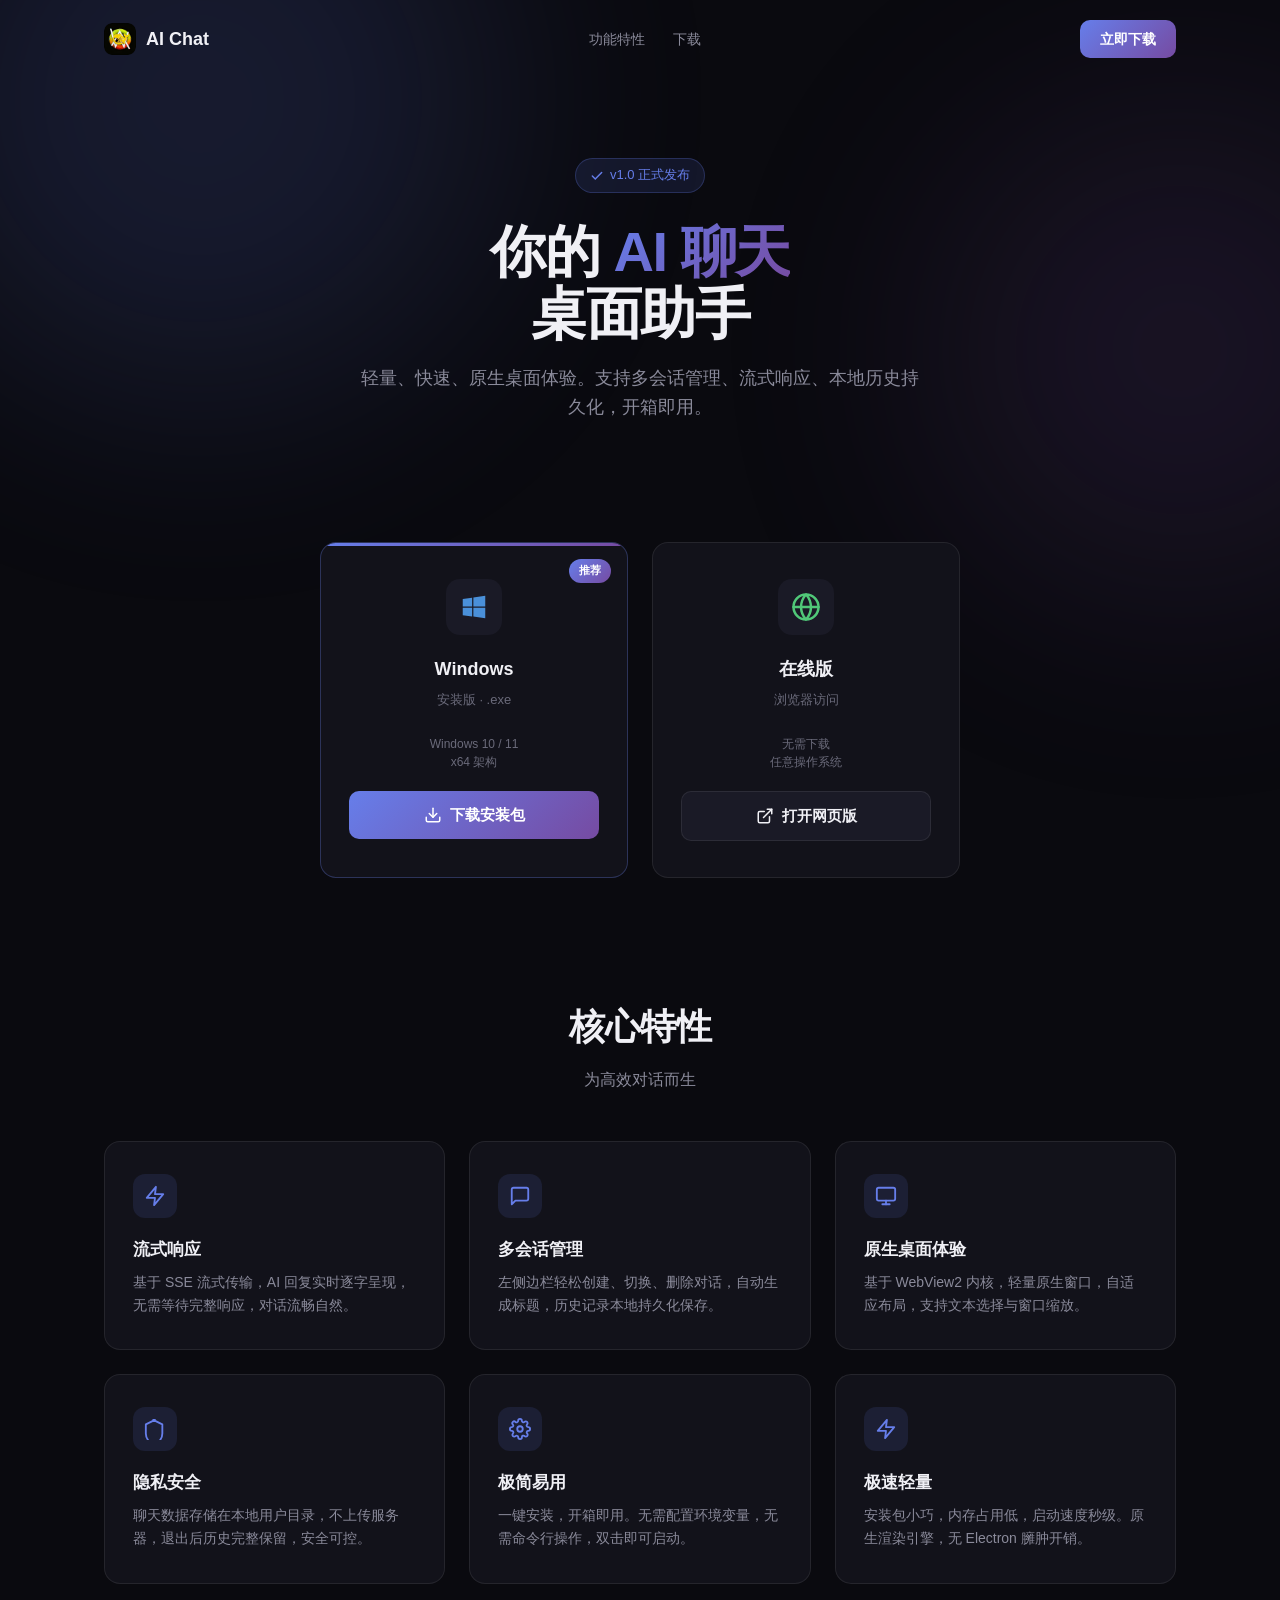
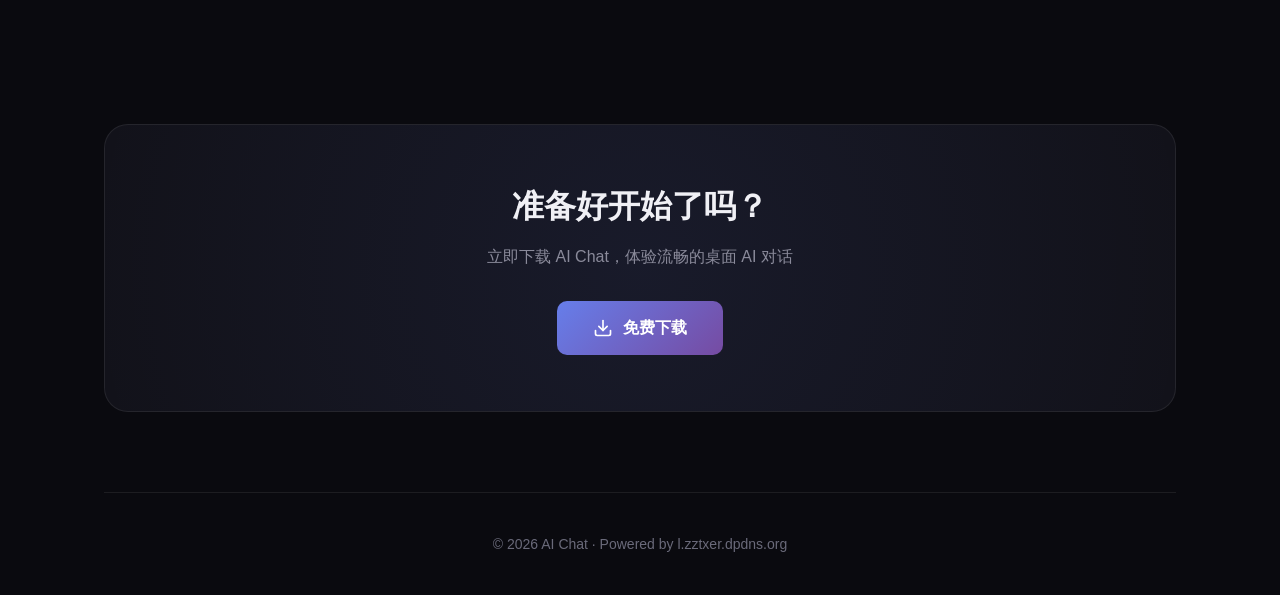
==== public/download/index.html @ 2b66d536 "Update 2026-08-03 18:27:50" ====
<!-- Generated by Trae Work -->
<!DOCTYPE html>
<html lang="zh-CN">
<head>
  <meta charset="UTF-8">
  <meta name="viewport" content="width=device-width, initial-scale=1.0">
  <title>下载 AI Chat</title>
  <link rel="icon" type="image/png" href="assets/zad.png">
  <style>
    /* === CSS Variables === */
    :root {
      --bg: #0a0a0f;
      --bg2: #12121a;
      --bg3: #1a1a26;
      --ink: #f0f0f5;
      --muted: #8a8a9a;
      --muted2: #6a6a7a;
      --rule: rgba(255,255,255,0.08);
      --accent: #667eea;
      --accent2: #764ba2;
      --accent-grad: linear-gradient(135deg, #667eea 0%, #764ba2 100%);
      --radius: 16px;
      --radius-sm: 10px;
      --max: 1120px;
    }

    /* === Reset === */
    *, *::before, *::after { box-sizing: border-box; margin: 0; padding: 0; }
    html { font-size: 16px; scroll-behavior: smooth; -webkit-font-smoothing: antialiased; }
    body {
      font-family: -apple-system, BlinkMacSystemFont, "Segoe UI", "PingFang SC",
        "Hiragino Sans GB", "Microsoft YaHei", "Helvetica Neue", sans-serif;
      color: var(--ink);
      background: var(--bg);
      line-height: 1.6;
      overflow-x: hidden;
    }
    a { color: inherit; text-decoration: none; }
    img { max-width: 100%; display: block; }

    /* === Ambient background === */
    .ambient {
      position: fixed;
      top: 0; left: 0; right: 0; bottom: 0;
      pointer-events: none;
      z-index: 0;
      overflow: hidden;
    }
    .ambient::before, .ambient::after {
      content: '';
      position: absolute;
      border-radius: 50%;
      filter: blur(120px);
      opacity: 0.15;
    }
    .ambient::before {
      width: 600px; height: 600px;
      background: var(--accent);
      top: -200px; left: -100px;
    }
    .ambient::after {
      width: 500px; height: 500px;
      background: var(--accent2);
      top: 100px; right: -150px;
    }

    /* === Layout === */
    .page {
      position: relative;
      z-index: 1;
      max-width: var(--max);
      margin: 0 auto;
      padding: 0 24px;
    }

    /* === Navbar === */
    nav {
      display: flex;
      align-items: center;
      justify-content: space-between;
      padding: 20px 0;
    }
    .nav-brand {
      display: flex;
      align-items: center;
      gap: 10px;
      font-size: 18px;
      font-weight: 700;
    }
    .nav-brand img {
      width: 32px; height: 32px;
      border-radius: 8px;
    }
    .nav-links {
      display: flex;
      gap: 28px;
      font-size: 14px;
      color: var(--muted);
    }
    .nav-links a:hover { color: var(--ink); }
    .nav-download-btn {
      padding: 8px 20px;
      border-radius: var(--radius-sm);
      background: var(--accent-grad);
      color: #fff;
      font-size: 14px;
      font-weight: 600;
      transition: transform 0.2s, box-shadow 0.2s;
    }
    .nav-download-btn:hover {
      transform: translateY(-1px);
      box-shadow: 0 8px 24px rgba(102,126,234,0.3);
    }

    /* === Hero === */
    .hero {
      text-align: center;
      padding: 80px 0 60px;
    }
    .hero-badge {
      display: inline-flex;
      align-items: center;
      gap: 6px;
      padding: 6px 14px;
      border-radius: 20px;
      background: rgba(102,126,234,0.12);
      border: 1px solid rgba(102,126,234,0.25);
      color: var(--accent);
      font-size: 13px;
      font-weight: 500;
      margin-bottom: 28px;
    }
    .hero h1 {
      font-size: 56px;
      font-weight: 800;
      letter-spacing: -1.5px;
      line-height: 1.1;
      margin-bottom: 20px;
    }
    .hero h1 .grad {
      background: var(--accent-grad);
      -webkit-background-clip: text;
      -webkit-text-fill-color: transparent;
      background-clip: text;
    }
    .hero p {
      font-size: 18px;
      color: var(--muted);
      max-width: 560px;
      margin: 0 auto 40px;
    }

    /* === Download cards === */
    .download-section {
      padding: 20px 0 80px;
    }
    .platform-grid {
      display: grid;
      grid-template-columns: repeat(2, 1fr);
      gap: 24px;
      max-width: 640px;
      margin: 0 auto;
    }
    .platform-card {
      background: var(--bg2);
      border: 1px solid var(--rule);
      border-radius: var(--radius);
      padding: 36px 28px;
      text-align: center;
      transition: transform 0.25s, border-color 0.25s, box-shadow 0.25s;
      position: relative;
      overflow: hidden;
    }
    .platform-card::before {
      content: '';
      position: absolute;
      top: 0; left: 0; right: 0;
      height: 3px;
      background: var(--accent-grad);
      opacity: 0;
      transition: opacity 0.25s;
    }
    .platform-card:hover {
      transform: translateY(-4px);
      border-color: rgba(102,126,234,0.3);
      box-shadow: 0 16px 48px rgba(0,0,0,0.3);
    }
    .platform-card:hover::before { opacity: 1; }
    .platform-card.recommended::before { opacity: 1; }
    .platform-card.recommended {
      border-color: rgba(102,126,234,0.3);
    }
    .platform-icon {
      width: 56px; height: 56px;
      margin: 0 auto 20px;
      display: flex;
      align-items: center;
      justify-content: center;
      border-radius: 14px;
      background: var(--bg3);
    }
    .platform-icon svg { width: 30px; height: 30px; }
    .platform-card h3 {
      font-size: 18px;
      font-weight: 700;
      margin-bottom: 6px;
    }
    .platform-card .ver {
      font-size: 13px;
      color: var(--muted2);
      margin-bottom: 24px;
    }
    .platform-card .req {
      font-size: 12px;
      color: var(--muted2);
      margin-bottom: 20px;
      line-height: 1.5;
    }
    .download-btn {
      display: inline-flex;
      align-items: center;
      gap: 8px;
      width: 100%;
      justify-content: center;
      padding: 12px 24px;
      border-radius: var(--radius-sm);
      background: var(--accent-grad);
      color: #fff;
      font-size: 15px;
      font-weight: 600;
      transition: transform 0.2s, box-shadow 0.2s, opacity 0.2s;
      cursor: pointer;
      border: none;
    }
    .download-btn:hover {
      transform: translateY(-1px);
      box-shadow: 0 8px 24px rgba(102,126,234,0.35);
    }
    .download-btn.secondary {
      background: var(--bg3);
      color: var(--ink);
      border: 1px solid var(--rule);
    }
    .download-btn.secondary:hover {
      background: var(--bg2);
      border-color: rgba(102,126,234,0.3);
      box-shadow: none;
    }
    .download-btn svg { width: 18px; height: 18px; }
    .recommend-tag {
      position: absolute;
      top: 16px; right: 16px;
      padding: 3px 10px;
      border-radius: 12px;
      background: var(--accent-grad);
      color: #fff;
      font-size: 11px;
      font-weight: 600;
    }

    /* === Features === */
    .features {
      padding: 40px 0 80px;
    }
    .section-title {
      text-align: center;
      margin-bottom: 48px;
    }
    .section-title h2 {
      font-size: 36px;
      font-weight: 800;
      letter-spacing: -0.5px;
      margin-bottom: 12px;
    }
    .section-title p {
      font-size: 16px;
      color: var(--muted);
    }
    .feature-grid {
      display: grid;
      grid-template-columns: repeat(3, 1fr);
      gap: 24px;
    }
    .feature-card {
      background: var(--bg2);
      border: 1px solid var(--rule);
      border-radius: var(--radius);
      padding: 32px 28px;
      transition: border-color 0.25s, transform 0.25s;
    }
    .feature-card:hover {
      border-color: rgba(102,126,234,0.25);
      transform: translateY(-2px);
    }
    .feature-icon {
      width: 44px; height: 44px;
      border-radius: 12px;
      background: rgba(102,126,234,0.12);
      display: flex;
      align-items: center;
      justify-content: center;
      margin-bottom: 18px;
    }
    .feature-icon svg { width: 22px; height: 22px; color: var(--accent); }
    .feature-card h3 {
      font-size: 17px;
      font-weight: 700;
      margin-bottom: 8px;
    }
    .feature-card p {
      font-size: 14px;
      color: var(--muted);
      line-height: 1.65;
    }

    /* === CTA === */
    .cta {
      text-align: center;
      padding: 60px 0 80px;
    }
    .cta-box {
      background: var(--bg2);
      border: 1px solid var(--rule);
      border-radius: 24px;
      padding: 56px 40px;
      position: relative;
      overflow: hidden;
    }
    .cta-box::before {
      content: '';
      position: absolute;
      top: -50%; left: -50%;
      width: 200%; height: 200%;
      background: radial-gradient(circle at center, rgba(102,126,234,0.08) 0%, transparent 50%);
    }
    .cta-box h2 {
      font-size: 32px;
      font-weight: 800;
      margin-bottom: 12px;
      position: relative;
    }
    .cta-box p {
      font-size: 16px;
      color: var(--muted);
      margin-bottom: 32px;
      position: relative;
    }
    .cta-btn {
      display: inline-flex;
      align-items: center;
      gap: 10px;
      padding: 14px 36px;
      border-radius: var(--radius-sm);
      background: var(--accent-grad);
      color: #fff;
      font-size: 16px;
      font-weight: 700;
      transition: transform 0.2s, box-shadow 0.2s;
      position: relative;
    }
    .cta-btn:hover {
      transform: translateY(-2px);
      box-shadow: 0 12px 32px rgba(102,126,234,0.4);
    }

    /* === Footer === */
    footer {
      border-top: 1px solid var(--rule);
      padding: 40px 0;
      text-align: center;
      color: var(--muted2);
      font-size: 14px;
    }
    footer a:hover { color: var(--ink); }

    /* === Responsive === */
    @media (max-width: 860px) {
      .hero h1 { font-size: 40px; }
      .platform-grid { grid-template-columns: 1fr; max-width: 420px; }
      .feature-grid { grid-template-columns: 1fr; }
      .nav-links { display: none; }
    }
    @media (max-width: 480px) {
      .hero h1 { font-size: 32px; }
      .hero p { font-size: 16px; }
      .section-title h2 { font-size: 28px; }
      .cta-box { padding: 40px 24px; }
      .cta-box h2 { font-size: 24px; }
    }
  </style>
</head>
<body>
  <div class="ambient"></div>

  <div class="page">
    <!-- Navbar -->
    <nav>
      <div class="nav-brand">
        <img src="assets/zad.png" alt="AI Chat">
        <span>AI Chat</span>
      </div>
      <div class="nav-links">
        <a href="#features">功能特性</a>
        <a href="#download">下载</a>
      </div>
      <a href="#download" class="nav-download-btn">立即下载</a>
    </nav>

    <!-- Hero -->
    <section class="hero">
      <div class="hero-badge">
        <svg width="14" height="14" viewBox="0 0 24 24" fill="none" stroke="currentColor" stroke-width="2.5" stroke-linecap="round"><polyline points="20 6 9 17 4 12"/></svg>
        v1.0 正式发布
      </div>
      <h1>你的 <span class="grad">AI 聊天</span><br>桌面助手</h1>
      <p>轻量、快速、原生桌面体验。支持多会话管理、流式响应、本地历史持久化，开箱即用。</p>
    </section>

    <!-- Download -->
    <section class="download-section" id="download">
      <div class="platform-grid">
        <!-- Windows -->
        <div class="platform-card recommended">
          <span class="recommend-tag">推荐</span>
          <div class="platform-icon">
            <svg viewBox="0 0 24 24" fill="none" stroke="#4a90d9" stroke-width="0" style="color:#4a90d9">
              <path fill="currentColor" d="M3 5.5L10.5 4.5V11.5H3V5.5ZM11.5 4.4L21 3V11.5H11.5V4.4ZM3 12.5H10.5V19.5L3 18.5V12.5ZM11.5 12.5H21V21L11.5 19.6V12.5Z"/>
            </svg>
          </div>
          <h3>Windows</h3>
          <div class="ver">安装版 · .exe</div>
          <div class="req">Windows 10 / 11<br>x64 架构</div>
          <a href="assets/AI_Chat-Setup-x64.exe" class="download-btn">
            <svg viewBox="0 0 24 24" fill="none" stroke="currentColor" stroke-width="2" stroke-linecap="round" stroke-linejoin="round"><path d="M21 15v4a2 2 0 01-2 2H5a2 2 0 01-2-2v-4"/><polyline points="7 10 12 15 17 10"/><line x1="12" y1="15" x2="12" y2="3"/></svg>
            下载安装包
          </a>
        </div>

        <!-- Web -->
        <div class="platform-card">
          <div class="platform-icon">
            <svg viewBox="0 0 24 24" fill="none" stroke="#50c878" stroke-width="2" stroke-linecap="round" stroke-linejoin="round" style="color:#50c878">
              <circle cx="12" cy="12" r="10"/>
              <line x1="2" y1="12" x2="22" y2="12"/>
              <path d="M12 2a15.3 15.3 0 014 10 15.3 15.3 0 01-4 10 15.3 15.3 0 01-4-10 15.3 15.3 0 014-10z"/>
            </svg>
          </div>
          <h3>在线版</h3>
          <div class="ver">浏览器访问</div>
          <div class="req">无需下载<br>任意操作系统</div>
          <a href="https://l.zztxer.dpdns.org" target="_blank" class="download-btn secondary">
            <svg viewBox="0 0 24 24" fill="none" stroke="currentColor" stroke-width="2" stroke-linecap="round" stroke-linejoin="round"><path d="M18 13v6a2 2 0 01-2 2H5a2 2 0 01-2-2V8a2 2 0 012-2h6"/><polyline points="15 3 21 3 21 9"/><line x1="10" y1="14" x2="21" y2="3"/></svg>
            打开网页版
          </a>
        </div>
      </div>
    </section>

    <!-- Features -->
    <section class="features" id="features">
      <div class="section-title">
        <h2>核心特性</h2>
        <p>为高效对话而生</p>
      </div>
      <div class="feature-grid">
        <div class="feature-card">
          <div class="feature-icon">
            <svg viewBox="0 0 24 24" fill="none" stroke="currentColor" stroke-width="2" stroke-linecap="round" stroke-linejoin="round"><polyline points="13 2 3 14 12 14 11 22 21 10 12 10 13 2"/></svg>
          </div>
          <h3>流式响应</h3>
          <p>基于 SSE 流式传输，AI 回复实时逐字呈现，无需等待完整响应，对话流畅自然。</p>
        </div>
        <div class="feature-card">
          <div class="feature-icon">
            <svg viewBox="0 0 24 24" fill="none" stroke="currentColor" stroke-width="2" stroke-linecap="round" stroke-linejoin="round"><path d="M21 15a2 2 0 01-2 2H7l-4 4V5a2 2 0 012-2h14a2 2 0 012 2z"/></svg>
          </div>
          <h3>多会话管理</h3>
          <p>左侧边栏轻松创建、切换、删除对话，自动生成标题，历史记录本地持久化保存。</p>
        </div>
        <div class="feature-card">
          <div class="feature-icon">
            <svg viewBox="0 0 24 24" fill="none" stroke="currentColor" stroke-width="2" stroke-linecap="round" stroke-linejoin="round"><rect x="2" y="3" width="20" height="14" rx="2" ry="2"/><line x1="8" y1="21" x2="16" y2="21"/><line x1="12" y1="17" x2="12" y2="21"/></svg>
          </div>
          <h3>原生桌面体验</h3>
          <p>基于 WebView2 内核，轻量原生窗口，自适应布局，支持文本选择与窗口缩放。</p>
        </div>
        <div class="feature-card">
          <div class="feature-icon">
            <svg viewBox="0 0 24 24" fill="none" stroke="currentColor" stroke-width="2" stroke-linecap="round" stroke-linejoin="round"><path d="M12 2L2 7v10c0 5.55 3.84 9.74 9 11 5.16-1.26 9-5.45 9-11V7l-10-5z"/></svg>
          </div>
          <h3>隐私安全</h3>
          <p>聊天数据存储在本地用户目录，不上传服务器，退出后历史完整保留，安全可控。</p>
        </div>
        <div class="feature-card">
          <div class="feature-icon">
            <svg viewBox="0 0 24 24" fill="none" stroke="currentColor" stroke-width="2" stroke-linecap="round" stroke-linejoin="round"><circle cx="12" cy="12" r="3"/><path d="M19.4 15a1.65 1.65 0 00.33 1.82l.06.06a2 2 0 11-2.83 2.83l-.06-.06a1.65 1.65 0 00-1.82-.33 1.65 1.65 0 00-1 1.51V21a2 2 0 01-4 0v-.09A1.65 1.65 0 009 19.4a1.65 1.65 0 00-1.82.33l-.06.06a2 2 0 11-2.83-2.83l.06-.06A1.65 1.65 0 004.6 15a1.65 1.65 0 00-1.51-1H3a2 2 0 010-4h.09A1.65 1.65 0 004.6 9a1.65 1.65 0 00-.33-1.82l-.06-.06a2 2 0 112.83-2.83l.06.06A1.65 1.65 0 009 4.6a1.65 1.65 0 001-1.51V3a2 2 0 014 0v.09a1.65 1.65 0 001 1.51 1.65 1.65 0 001.82-.33l.06-.06a2 2 0 112.83 2.83l-.06.06A1.65 1.65 0 0019.4 9a1.65 1.65 0 001.51 1H21a2 2 0 010 4h-.09a1.65 1.65 0 00-1.51 1z"/></svg>
          </div>
          <h3>极简易用</h3>
          <p>一键安装，开箱即用。无需配置环境变量，无需命令行操作，双击即可启动。</p>
        </div>
        <div class="feature-card">
          <div class="feature-icon">
            <svg viewBox="0 0 24 24" fill="none" stroke="currentColor" stroke-width="2" stroke-linecap="round" stroke-linejoin="round"><path d="M13 2L3 14h9l-1 8 10-12h-9l1-8z"/></svg>
          </div>
          <h3>极速轻量</h3>
          <p>安装包小巧，内存占用低，启动速度秒级。原生渲染引擎，无 Electron 臃肿开销。</p>
        </div>
      </div>
    </section>

    <!-- CTA -->
    <section class="cta">
      <div class="cta-box">
        <h2>准备好开始了吗？</h2>
        <p>立即下载 AI Chat，体验流畅的桌面 AI 对话</p>
        <a href="#download" class="cta-btn">
          <svg width="20" height="20" viewBox="0 0 24 24" fill="none" stroke="currentColor" stroke-width="2" stroke-linecap="round" stroke-linejoin="round"><path d="M21 15v4a2 2 0 01-2 2H5a2 2 0 01-2-2v-4"/><polyline points="7 10 12 15 17 10"/><line x1="12" y1="15" x2="12" y2="3"/></svg>
          免费下载
        </a>
      </div>
    </section>

    <!-- Footer -->
    <footer>
      <p>&copy; 2026 AI Chat · Powered by <a href="https://l.zztxer.dpdns.org" target="_blank">l.zztxer.dpdns.org</a></p>
    </footer>
  </div>
</body>
</html>
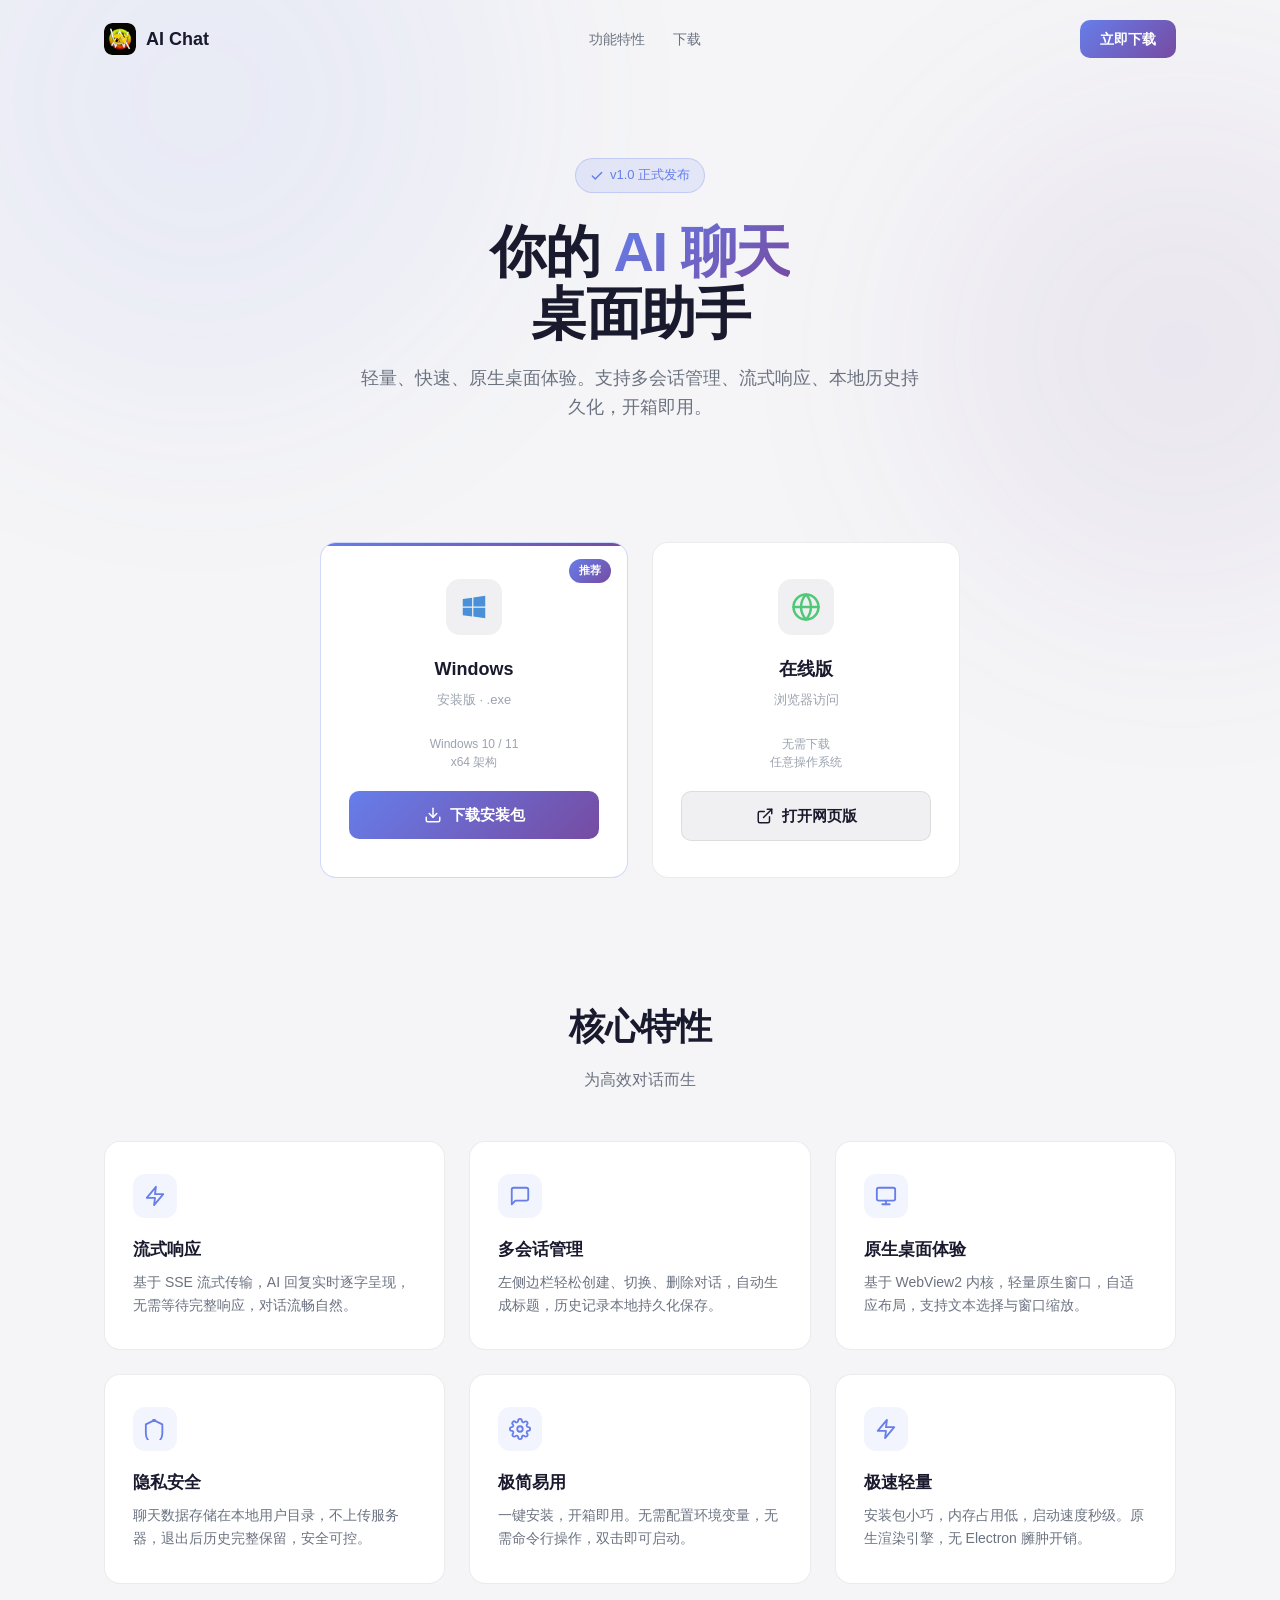
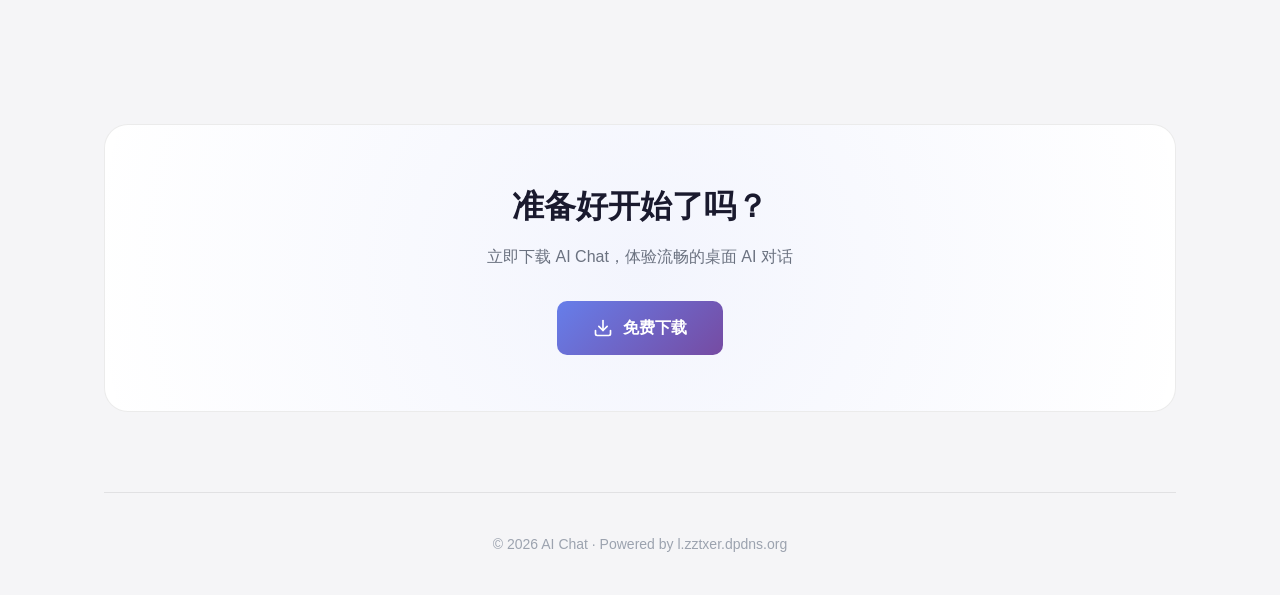
==== commit b4ae42ed: "Update 2026-09-07 18:22:26" ====
--- a/public/download/index.html
+++ b/public/download/index.html
@@ -6,388 +6,7 @@
   <meta name="viewport" content="width=device-width, initial-scale=1.0">
   <title>下载 AI Chat</title>
   <link rel="icon" type="image/png" href="assets/zad.png">
-  <style>
-    /* === CSS Variables === */
-    :root {
-      --bg: #0a0a0f;
-      --bg2: #12121a;
-      --bg3: #1a1a26;
-      --ink: #f0f0f5;
-      --muted: #8a8a9a;
-      --muted2: #6a6a7a;
-      --rule: rgba(255,255,255,0.08);
-      --accent: #667eea;
-      --accent2: #764ba2;
-      --accent-grad: linear-gradient(135deg, #667eea 0%, #764ba2 100%);
-      --radius: 16px;
-      --radius-sm: 10px;
-      --max: 1120px;
-    }
-
-    /* === Reset === */
-    *, *::before, *::after { box-sizing: border-box; margin: 0; padding: 0; }
-    html { font-size: 16px; scroll-behavior: smooth; -webkit-font-smoothing: antialiased; }
-    body {
-      font-family: -apple-system, BlinkMacSystemFont, "Segoe UI", "PingFang SC",
-        "Hiragino Sans GB", "Microsoft YaHei", "Helvetica Neue", sans-serif;
-      color: var(--ink);
-      background: var(--bg);
-      line-height: 1.6;
-      overflow-x: hidden;
-    }
-    a { color: inherit; text-decoration: none; }
-    img { max-width: 100%; display: block; }
-
-    /* === Ambient background === */
-    .ambient {
-      position: fixed;
-      top: 0; left: 0; right: 0; bottom: 0;
-      pointer-events: none;
-      z-index: 0;
-      overflow: hidden;
-    }
-    .ambient::before, .ambient::after {
-      content: '';
-      position: absolute;
-      border-radius: 50%;
-      filter: blur(120px);
-      opacity: 0.15;
-    }
-    .ambient::before {
-      width: 600px; height: 600px;
-      background: var(--accent);
-      top: -200px; left: -100px;
-    }
-    .ambient::after {
-      width: 500px; height: 500px;
-      background: var(--accent2);
-      top: 100px; right: -150px;
-    }
-
-    /* === Layout === */
-    .page {
-      position: relative;
-      z-index: 1;
-      max-width: var(--max);
-      margin: 0 auto;
-      padding: 0 24px;
-    }
-
-    /* === Navbar === */
-    nav {
-      display: flex;
-      align-items: center;
-      justify-content: space-between;
-      padding: 20px 0;
-    }
-    .nav-brand {
-      display: flex;
-      align-items: center;
-      gap: 10px;
-      font-size: 18px;
-      font-weight: 700;
-    }
-    .nav-brand img {
-      width: 32px; height: 32px;
-      border-radius: 8px;
-    }
-    .nav-links {
-      display: flex;
-      gap: 28px;
-      font-size: 14px;
-      color: var(--muted);
-    }
-    .nav-links a:hover { color: var(--ink); }
-    .nav-download-btn {
-      padding: 8px 20px;
-      border-radius: var(--radius-sm);
-      background: var(--accent-grad);
-      color: #fff;
-      font-size: 14px;
-      font-weight: 600;
-      transition: transform 0.2s, box-shadow 0.2s;
-    }
-    .nav-download-btn:hover {
-      transform: translateY(-1px);
-      box-shadow: 0 8px 24px rgba(102,126,234,0.3);
-    }
-
-    /* === Hero === */
-    .hero {
-      text-align: center;
-      padding: 80px 0 60px;
-    }
-    .hero-badge {
-      display: inline-flex;
-      align-items: center;
-      gap: 6px;
-      padding: 6px 14px;
-      border-radius: 20px;
-      background: rgba(102,126,234,0.12);
-      border: 1px solid rgba(102,126,234,0.25);
-      color: var(--accent);
-      font-size: 13px;
-      font-weight: 500;
-      margin-bottom: 28px;
-    }
-    .hero h1 {
-      font-size: 56px;
-      font-weight: 800;
-      letter-spacing: -1.5px;
-      line-height: 1.1;
-      margin-bottom: 20px;
-    }
-    .hero h1 .grad {
-      background: var(--accent-grad);
-      -webkit-background-clip: text;
-      -webkit-text-fill-color: transparent;
-      background-clip: text;
-    }
-    .hero p {
-      font-size: 18px;
-      color: var(--muted);
-      max-width: 560px;
-      margin: 0 auto 40px;
-    }
-
-    /* === Download cards === */
-    .download-section {
-      padding: 20px 0 80px;
-    }
-    .platform-grid {
-      display: grid;
-      grid-template-columns: repeat(2, 1fr);
-      gap: 24px;
-      max-width: 640px;
-      margin: 0 auto;
-    }
-    .platform-card {
-      background: var(--bg2);
-      border: 1px solid var(--rule);
-      border-radius: var(--radius);
-      padding: 36px 28px;
-      text-align: center;
-      transition: transform 0.25s, border-color 0.25s, box-shadow 0.25s;
-      position: relative;
-      overflow: hidden;
-    }
-    .platform-card::before {
-      content: '';
-      position: absolute;
-      top: 0; left: 0; right: 0;
-      height: 3px;
-      background: var(--accent-grad);
-      opacity: 0;
-      transition: opacity 0.25s;
-    }
-    .platform-card:hover {
-      transform: translateY(-4px);
-      border-color: rgba(102,126,234,0.3);
-      box-shadow: 0 16px 48px rgba(0,0,0,0.3);
-    }
-    .platform-card:hover::before { opacity: 1; }
-    .platform-card.recommended::before { opacity: 1; }
-    .platform-card.recommended {
-      border-color: rgba(102,126,234,0.3);
-    }
-    .platform-icon {
-      width: 56px; height: 56px;
-      margin: 0 auto 20px;
-      display: flex;
-      align-items: center;
-      justify-content: center;
-      border-radius: 14px;
-      background: var(--bg3);
-    }
-    .platform-icon svg { width: 30px; height: 30px; }
-    .platform-card h3 {
-      font-size: 18px;
-      font-weight: 700;
-      margin-bottom: 6px;
-    }
-    .platform-card .ver {
-      font-size: 13px;
-      color: var(--muted2);
-      margin-bottom: 24px;
-    }
-    .platform-card .req {
-      font-size: 12px;
-      color: var(--muted2);
-      margin-bottom: 20px;
-      line-height: 1.5;
-    }
-    .download-btn {
-      display: inline-flex;
-      align-items: center;
-      gap: 8px;
-      width: 100%;
-      justify-content: center;
-      padding: 12px 24px;
-      border-radius: var(--radius-sm);
-      background: var(--accent-grad);
-      color: #fff;
-      font-size: 15px;
-      font-weight: 600;
-      transition: transform 0.2s, box-shadow 0.2s, opacity 0.2s;
-      cursor: pointer;
-      border: none;
-    }
-    .download-btn:hover {
-      transform: translateY(-1px);
-      box-shadow: 0 8px 24px rgba(102,126,234,0.35);
-    }
-    .download-btn.secondary {
-      background: var(--bg3);
-      color: var(--ink);
-      border: 1px solid var(--rule);
-    }
-    .download-btn.secondary:hover {
-      background: var(--bg2);
-      border-color: rgba(102,126,234,0.3);
-      box-shadow: none;
-    }
-    .download-btn svg { width: 18px; height: 18px; }
-    .recommend-tag {
-      position: absolute;
-      top: 16px; right: 16px;
-      padding: 3px 10px;
-      border-radius: 12px;
-      background: var(--accent-grad);
-      color: #fff;
-      font-size: 11px;
-      font-weight: 600;
-    }
-
-    /* === Features === */
-    .features {
-      padding: 40px 0 80px;
-    }
-    .section-title {
-      text-align: center;
-      margin-bottom: 48px;
-    }
-    .section-title h2 {
-      font-size: 36px;
-      font-weight: 800;
-      letter-spacing: -0.5px;
-      margin-bottom: 12px;
-    }
-    .section-title p {
-      font-size: 16px;
-      color: var(--muted);
-    }
-    .feature-grid {
-      display: grid;
-      grid-template-columns: repeat(3, 1fr);
-      gap: 24px;
-    }
-    .feature-card {
-      background: var(--bg2);
-      border: 1px solid var(--rule);
-      border-radius: var(--radius);
-      padding: 32px 28px;
-      transition: border-color 0.25s, transform 0.25s;
-    }
-    .feature-card:hover {
-      border-color: rgba(102,126,234,0.25);
-      transform: translateY(-2px);
-    }
-    .feature-icon {
-      width: 44px; height: 44px;
-      border-radius: 12px;
-      background: rgba(102,126,234,0.12);
-      display: flex;
-      align-items: center;
-      justify-content: center;
-      margin-bottom: 18px;
-    }
-    .feature-icon svg { width: 22px; height: 22px; color: var(--accent); }
-    .feature-card h3 {
-      font-size: 17px;
-      font-weight: 700;
-      margin-bottom: 8px;
-    }
-    .feature-card p {
-      font-size: 14px;
-      color: var(--muted);
-      line-height: 1.65;
-    }
-
-    /* === CTA === */
-    .cta {
-      text-align: center;
-      padding: 60px 0 80px;
-    }
-    .cta-box {
-      background: var(--bg2);
-      border: 1px solid var(--rule);
-      border-radius: 24px;
-      padding: 56px 40px;
-      position: relative;
-      overflow: hidden;
-    }
-    .cta-box::before {
-      content: '';
-      position: absolute;
-      top: -50%; left: -50%;
-      width: 200%; height: 200%;
-      background: radial-gradient(circle at center, rgba(102,126,234,0.08) 0%, transparent 50%);
-    }
-    .cta-box h2 {
-      font-size: 32px;
-      font-weight: 800;
-      margin-bottom: 12px;
-      position: relative;
-    }
-    .cta-box p {
-      font-size: 16px;
-      color: var(--muted);
-      margin-bottom: 32px;
-      position: relative;
-    }
-    .cta-btn {
-      display: inline-flex;
-      align-items: center;
-      gap: 10px;
-      padding: 14px 36px;
-      border-radius: var(--radius-sm);
-      background: var(--accent-grad);
-      color: #fff;
-      font-size: 16px;
-      font-weight: 700;
-      transition: transform 0.2s, box-shadow 0.2s;
-      position: relative;
-    }
-    .cta-btn:hover {
-      transform: translateY(-2px);
-      box-shadow: 0 12px 32px rgba(102,126,234,0.4);
-    }
-
-    /* === Footer === */
-    footer {
-      border-top: 1px solid var(--rule);
-      padding: 40px 0;
-      text-align: center;
-      color: var(--muted2);
-      font-size: 14px;
-    }
-    footer a:hover { color: var(--ink); }
-
-    /* === Responsive === */
-    @media (max-width: 860px) {
-      .hero h1 { font-size: 40px; }
-      .platform-grid { grid-template-columns: 1fr; max-width: 420px; }
-      .feature-grid { grid-template-columns: 1fr; }
-      .nav-links { display: none; }
-    }
-    @media (max-width: 480px) {
-      .hero h1 { font-size: 32px; }
-      .hero p { font-size: 16px; }
-      .section-title h2 { font-size: 28px; }
-      .cta-box { padding: 40px 24px; }
-      .cta-box h2 { font-size: 24px; }
-    }
-  </style>
+  <link rel="stylesheet" href="download-style.css">
 </head>
 <body>
   <div class="ambient"></div>
@@ -395,10 +14,10 @@
   <div class="page">
     <!-- Navbar -->
     <nav>
-      <div class="nav-brand">
+      <a class="nav-brand" href="https://l.zztxer.dpdns.org">
         <img src="assets/zad.png" alt="AI Chat">
         <span>AI Chat</span>
-      </div>
+      </a>
       <div class="nav-links">
         <a href="#features">功能特性</a>
         <a href="#download">下载</a>
@@ -420,7 +39,7 @@
     <section class="download-section" id="download">
       <div class="platform-grid">
         <!-- Windows -->
-        <div class="platform-card recommended">
+        <div class="platform-card recommended" id="windows-card">
           <span class="recommend-tag">推荐</span>
           <div class="platform-icon">
             <svg viewBox="0 0 24 24" fill="none" stroke="#4a90d9" stroke-width="0" style="color:#4a90d9">
@@ -428,9 +47,26 @@
             </svg>
           </div>
           <h3>Windows</h3>
-          <div class="ver">安装版 · .exe</div>
+          <div class="ver" id="win-ver">安装版 · .exe</div>
           <div class="req">Windows 10 / 11<br>x64 架构</div>
-          <a href="assets/AI_Chat-Setup-x64.exe" class="download-btn">
+          <a href="#" class="download-btn" id="win-download-link">
+            <svg viewBox="0 0 24 24" fill="none" stroke="currentColor" stroke-width="2" stroke-linecap="round" stroke-linejoin="round"><path d="M21 15v4a2 2 0 01-2 2H5a2 2 0 01-2-2v-4"/><polyline points="7 10 12 15 17 10"/><line x1="12" y1="15" x2="12" y2="3"/></svg>
+            下载安装包
+          </a>
+        </div>
+
+        <!-- Android -->
+        <div class="platform-card recommended" id="android-card" style="display:none;">
+          <span class="recommend-tag">推荐</span>
+          <div class="platform-icon">
+            <svg viewBox="0 0 24 24" fill="none" stroke="#3ddc84" stroke-width="0" style="color:#3ddc84">
+              <path fill="currentColor" d="M17.6 9.48l1.84-3.18c.16-.31.04-.69-.26-.85-.29-.15-.65-.06-.83.22l-1.88 3.24a11.43 11.43 0 00-8.94 0L5.65 5.67c-.19-.29-.58-.38-.87-.2-.28.18-.37.54-.22.83L6.4 9.48A10.81 10.81 0 001 18h22a10.81 10.81 0 00-5.4-8.52zM7 15.25a1.25 1.25 0 110-2.5 1.25 1.25 0 010 2.5zm10 0a1.25 1.25 0 110-2.5 1.25 1.25 0 010 2.5z"/>
+            </svg>
+          </div>
+          <h3>Android</h3>
+          <div class="ver" id="android-ver">安装版 · .apk</div>
+          <div class="req">Android 8.0 及以上<br>arm64 架构</div>
+          <a href="#" class="download-btn" id="android-download-link">
             <svg viewBox="0 0 24 24" fill="none" stroke="currentColor" stroke-width="2" stroke-linecap="round" stroke-linejoin="round"><path d="M21 15v4a2 2 0 01-2 2H5a2 2 0 01-2-2v-4"/><polyline points="7 10 12 15 17 10"/><line x1="12" y1="15" x2="12" y2="3"/></svg>
             下载安装包
           </a>
@@ -525,5 +161,6 @@
       <p>&copy; 2026 AI Chat · Powered by <a href="https://l.zztxer.dpdns.org" target="_blank">l.zztxer.dpdns.org</a></p>
     </footer>
   </div>
+  <script src="download.js"></script>
 </body>
-</html>
+</html>
--- a/public/download/download-style.css
+++ b/public/download/download-style.css
@@ -0,0 +1,399 @@
+/* === CSS Variables === */
+:root {
+  --bg: #0a0a0f;
+  --bg2: #12121a;
+  --bg3: #1a1a26;
+  --ink: #f0f0f5;
+  --muted: #8a8a9a;
+  --muted2: #6a6a7a;
+  --rule: rgba(255,255,255,0.08);
+  --accent: #667eea;
+  --accent2: #764ba2;
+  --accent-grad: linear-gradient(135deg, #667eea 0%, #764ba2 100%);
+  --radius: 16px;
+  --radius-sm: 10px;
+  --max: 1120px;
+}
+
+/* === Reset === */
+*, *::before, *::after { box-sizing: border-box; margin: 0; padding: 0; }
+html { font-size: 16px; scroll-behavior: smooth; -webkit-font-smoothing: antialiased; }
+body {
+  font-family: -apple-system, BlinkMacSystemFont, "Segoe UI", "PingFang SC",
+    "Hiragino Sans GB", "Microsoft YaHei", "Helvetica Neue", sans-serif;
+  color: var(--ink);
+  background: var(--bg);
+  line-height: 1.6;
+  overflow-x: hidden;
+}
+a { color: inherit; text-decoration: none; }
+img { max-width: 100%; display: block; }
+
+/* === Ambient background === */
+.ambient {
+  position: fixed;
+  top: 0; left: 0; right: 0; bottom: 0;
+  pointer-events: none;
+  z-index: 0;
+  overflow: hidden;
+}
+.ambient::before, .ambient::after {
+  content: '';
+  position: absolute;
+  border-radius: 50%;
+  filter: blur(120px);
+  opacity: 0.15;
+}
+.ambient::before {
+  width: 600px; height: 600px;
+  background: var(--accent);
+  top: -200px; left: -100px;
+}
+.ambient::after {
+  width: 500px; height: 500px;
+  background: var(--accent2);
+  top: 100px; right: -150px;
+}
+
+/* === Layout === */
+.page {
+  position: relative;
+  z-index: 1;
+  max-width: var(--max);
+  margin: 0 auto;
+  padding: 0 24px;
+}
+
+/* === Navbar === */
+nav {
+  display: flex;
+  align-items: center;
+  justify-content: space-between;
+  padding: 20px 0;
+}
+.nav-brand {
+  display: flex;
+  align-items: center;
+  gap: 10px;
+  font-size: 18px;
+  font-weight: 700;
+}
+.nav-brand img {
+  width: 32px; height: 32px;
+  border-radius: 8px;
+}
+.nav-links {
+  display: flex;
+  gap: 28px;
+  font-size: 14px;
+  color: var(--muted);
+}
+.nav-links a:hover { color: var(--ink); }
+.nav-download-btn {
+  padding: 8px 20px;
+  border-radius: var(--radius-sm);
+  background: var(--accent-grad);
+  color: #fff;
+  font-size: 14px;
+  font-weight: 600;
+  transition: transform 0.2s, box-shadow 0.2s;
+}
+.nav-download-btn:hover {
+  transform: translateY(-1px);
+  box-shadow: 0 8px 24px rgba(102,126,234,0.3);
+}
+
+/* === Hero === */
+.hero {
+  text-align: center;
+  padding: 80px 0 60px;
+}
+.hero-badge {
+  display: inline-flex;
+  align-items: center;
+  gap: 6px;
+  padding: 6px 14px;
+  border-radius: 20px;
+  background: rgba(102,126,234,0.12);
+  border: 1px solid rgba(102,126,234,0.25);
+  color: var(--accent);
+  font-size: 13px;
+  font-weight: 500;
+  margin-bottom: 28px;
+}
+.hero h1 {
+  font-size: 56px;
+  font-weight: 800;
+  letter-spacing: -1.5px;
+  line-height: 1.1;
+  margin-bottom: 20px;
+}
+.hero h1 .grad {
+  background: var(--accent-grad);
+  -webkit-background-clip: text;
+  -webkit-text-fill-color: transparent;
+  background-clip: text;
+}
+.hero p {
+  font-size: 18px;
+  color: var(--muted);
+  max-width: 560px;
+  margin: 0 auto 40px;
+}
+
+/* === Download cards === */
+.download-section {
+  padding: 20px 0 80px;
+}
+.platform-grid {
+  display: grid;
+  grid-template-columns: repeat(2, 1fr);
+  gap: 24px;
+  max-width: 640px;
+  margin: 0 auto;
+}
+.platform-card {
+  background: var(--bg2);
+  border: 1px solid var(--rule);
+  border-radius: var(--radius);
+  padding: 36px 28px;
+  text-align: center;
+  transition: transform 0.25s, border-color 0.25s, box-shadow 0.25s;
+  position: relative;
+  overflow: hidden;
+}
+.platform-card::before {
+  content: '';
+  position: absolute;
+  top: 0; left: 0; right: 0;
+  height: 3px;
+  background: var(--accent-grad);
+  opacity: 0;
+  transition: opacity 0.25s;
+}
+.platform-card:hover {
+  transform: translateY(-4px);
+  border-color: rgba(102,126,234,0.3);
+  box-shadow: 0 16px 48px rgba(0,0,0,0.3);
+}
+.platform-card:hover::before { opacity: 1; }
+.platform-card.recommended::before { opacity: 1; }
+.platform-card.recommended {
+  border-color: rgba(102,126,234,0.3);
+}
+.platform-icon {
+  width: 56px; height: 56px;
+  margin: 0 auto 20px;
+  display: flex;
+  align-items: center;
+  justify-content: center;
+  border-radius: 14px;
+  background: var(--bg3);
+}
+.platform-icon svg { width: 30px; height: 30px; }
+.platform-card h3 {
+  font-size: 18px;
+  font-weight: 700;
+  margin-bottom: 6px;
+}
+.platform-card .ver {
+  font-size: 13px;
+  color: var(--muted2);
+  margin-bottom: 24px;
+}
+.platform-card .req {
+  font-size: 12px;
+  color: var(--muted2);
+  margin-bottom: 20px;
+  line-height: 1.5;
+}
+.download-btn {
+  display: inline-flex;
+  align-items: center;
+  gap: 8px;
+  width: 100%;
+  justify-content: center;
+  padding: 12px 24px;
+  border-radius: var(--radius-sm);
+  background: var(--accent-grad);
+  color: #fff;
+  font-size: 15px;
+  font-weight: 600;
+  transition: transform 0.2s, box-shadow 0.2s, opacity 0.2s;
+  cursor: pointer;
+  border: none;
+}
+.download-btn:hover {
+  transform: translateY(-1px);
+  box-shadow: 0 8px 24px rgba(102,126,234,0.35);
+}
+.download-btn.secondary {
+  background: var(--bg3);
+  color: var(--ink);
+  border: 1px solid var(--rule);
+}
+.download-btn.secondary:hover {
+  background: var(--bg2);
+  border-color: rgba(102,126,234,0.3);
+  box-shadow: none;
+}
+.download-btn svg { width: 18px; height: 18px; }
+.recommend-tag {
+  position: absolute;
+  top: 16px; right: 16px;
+  padding: 3px 10px;
+  border-radius: 12px;
+  background: var(--accent-grad);
+  color: #fff;
+  font-size: 11px;
+  font-weight: 600;
+}
+
+/* === Features === */
+.features {
+  padding: 40px 0 80px;
+}
+.section-title {
+  text-align: center;
+  margin-bottom: 48px;
+}
+.section-title h2 {
+  font-size: 36px;
+  font-weight: 800;
+  letter-spacing: -0.5px;
+  margin-bottom: 12px;
+}
+.section-title p {
+  font-size: 16px;
+  color: var(--muted);
+}
+.feature-grid {
+  display: grid;
+  grid-template-columns: repeat(3, 1fr);
+  gap: 24px;
+}
+.feature-card {
+  background: var(--bg2);
+  border: 1px solid var(--rule);
+  border-radius: var(--radius);
+  padding: 32px 28px;
+  transition: border-color 0.25s, transform 0.25s;
+}
+.feature-card:hover {
+  border-color: rgba(102,126,234,0.25);
+  transform: translateY(-2px);
+}
+.feature-icon {
+  width: 44px; height: 44px;
+  border-radius: 12px;
+  background: rgba(102,126,234,0.12);
+  display: flex;
+  align-items: center;
+  justify-content: center;
+  margin-bottom: 18px;
+}
+.feature-icon svg { width: 22px; height: 22px; color: var(--accent); }
+.feature-card h3 {
+  font-size: 17px;
+  font-weight: 700;
+  margin-bottom: 8px;
+}
+.feature-card p {
+  font-size: 14px;
+  color: var(--muted);
+  line-height: 1.65;
+}
+
+/* === CTA === */
+.cta {
+  text-align: center;
+  padding: 60px 0 80px;
+}
+.cta-box {
+  background: var(--bg2);
+  border: 1px solid var(--rule);
+  border-radius: 24px;
+  padding: 56px 40px;
+  position: relative;
+  overflow: hidden;
+}
+.cta-box::before {
+  content: '';
+  position: absolute;
+  top: -50%; left: -50%;
+  width: 200%; height: 200%;
+  background: radial-gradient(circle at center, rgba(102,126,234,0.08) 0%, transparent 50%);
+}
+.cta-box h2 {
+  font-size: 32px;
+  font-weight: 800;
+  margin-bottom: 12px;
+  position: relative;
+}
+.cta-box p {
+  font-size: 16px;
+  color: var(--muted);
+  margin-bottom: 32px;
+  position: relative;
+}
+.cta-btn {
+  display: inline-flex;
+  align-items: center;
+  gap: 10px;
+  padding: 14px 36px;
+  border-radius: var(--radius-sm);
+  background: var(--accent-grad);
+  color: #fff;
+  font-size: 16px;
+  font-weight: 700;
+  transition: transform 0.2s, box-shadow 0.2s;
+  position: relative;
+}
+.cta-btn:hover {
+  transform: translateY(-2px);
+  box-shadow: 0 12px 32px rgba(102,126,234,0.4);
+}
+
+/* === Footer === */
+footer {
+  border-top: 1px solid var(--rule);
+  padding: 40px 0;
+  text-align: center;
+  color: var(--muted2);
+  font-size: 14px;
+}
+footer a:hover { color: var(--ink); }
+
+/* === 浅色模式 === */
+@media (prefers-color-scheme: light) {
+  :root {
+    --bg: #f5f5f7;
+    --bg2: #ffffff;
+    --bg3: #f0f0f2;
+    --ink: #1a1a2e;
+    --muted: #6b7280;
+    --muted2: #9ca3af;
+    --rule: rgba(0,0,0,0.08);
+  }
+  .ambient::before, .ambient::after { opacity: 0.08; }
+  .platform-card:hover { box-shadow: 0 16px 48px rgba(0,0,0,0.08); }
+  .nav-download-btn:hover { box-shadow: 0 8px 24px rgba(102,126,234,0.2); }
+  .download-btn:hover { box-shadow: 0 8px 24px rgba(102,126,234,0.25); }
+  .cta-btn:hover { box-shadow: 0 12px 32px rgba(102,126,234,0.3); }
+  .feature-icon { background: rgba(102,126,234,0.08); }
+}
+
+/* === Responsive === */
+@media (max-width: 860px) {
+  .hero h1 { font-size: 40px; }
+  .platform-grid { grid-template-columns: 1fr; max-width: 420px; }
+  .feature-grid { grid-template-columns: 1fr; }
+  .nav-links { display: none; }
+}
+@media (max-width: 480px) {
+  .hero h1 { font-size: 32px; }
+  .hero p { font-size: 16px; }
+  .section-title h2 { font-size: 28px; }
+  .cta-box { padding: 40px 24px; }
+  .cta-box h2 { font-size: 24px; }
+}
